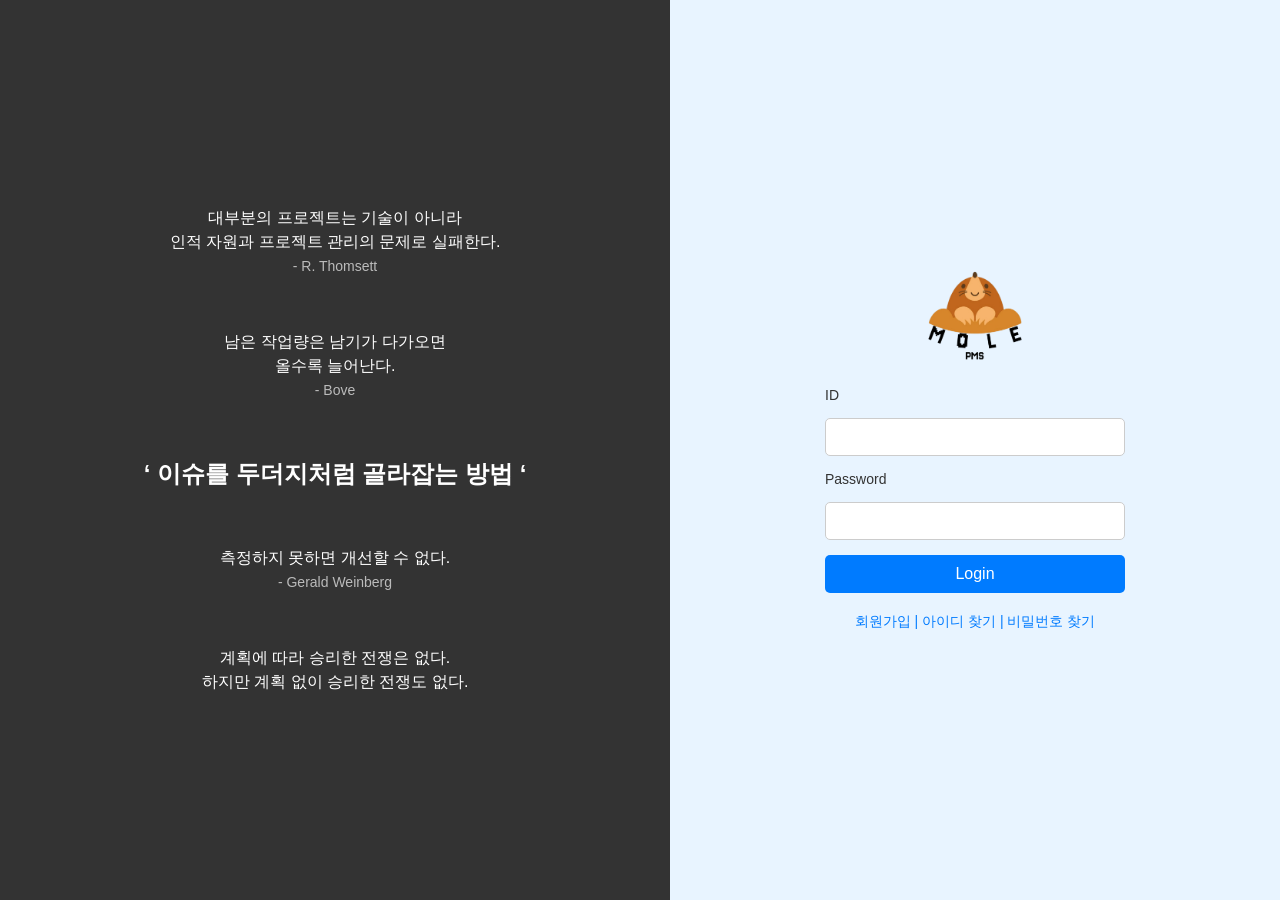
==== MolePMS/src/main/webapp/Index.html @ 0b9dff34 "Initial Commit [Create Project Base]" ====
<!DOCTYPE html>
<html lang="ko">
<head>
    <meta charset="UTF-8">
    <meta name="viewport" content="width=device-width, initial-scale=1.0">
    <title>MOLE PMS</title>
    <link rel="stylesheet" href="css/Index.css">
    <script src="../Javascript/CoreFunction.js"></script>
    <script src="https://code.jquery.com/jquery-3.4.1.js"
	integrity="sha256-WpOohJOqMqqyKL9FccASB9O0KwACQJpFTUBLTYOVvVU="
	crossorigin="anonymous"></script>
</head>
<body>
    <div class="container">
        <div class="quotes">
            <p>대부분의 프로젝트는 기술이 아니라<br>인적 자원과 프로젝트 관리의 문제로 실패한다.<br><span>- R. Thomsett</span></p>
            <p>남은 작업량은 남기가 다가오면<br>올수록 늘어난다.<br><span>- Bove</span></p>
            <h1>‘ 이슈를 두더지처럼 골라잡는 방법 ‘</h1>
            <p>측정하지 못하면 개선할 수 없다.<br><span>- Gerald Weinberg</span></p>
            <p>계획에 따라 승리한 전쟁은 없다.<br>하지만 계획 없이 승리한 전쟁도 없다.</p>
        </div>
        <div class="login-section">
            <div class="logo">
                <img src="public/logo-transparent.png" alt="MOLE PMS Logo">
            </div>
            <form class="login-form">
                <label for="id">ID</label>
                <input type="text" id="id" name="id">
                <label for="password">Password</label>
                <input type="password" id="password" name="password">
                <button type="submit" onclick="login()">Login</button>
            </form>
            <div class="links">
                <a href="#">회원가입</a> | 
                <a href="#">아이디 찾기</a> | 
                <a href="#">비밀번호 찾기</a>
            </div>
        </div>
    </div>
</body>
</html>
---- MolePMS/src/main/webapp/css/Index.css ----
body {
    margin: 0;
    font-family: 'Arial', sans-serif;
    background-color: #f0f8ff;
    color: #333;
}

.container {
    display: flex;
    height: 100vh;
}

.quotes {
    flex: 1;
    background-color: #333;
    color: #fff;
    padding: 50px;
    display: flex;
    flex-direction: column;
    justify-content: center;
    align-items: center;
    text-align: center;
    gap: 20px;
}

.quotes h1 {
    font-size: 24px;
    margin: 20px 0;
}

.quotes p {
    font-size: 16px;
    line-height: 1.5;
}

.quotes span {
    font-size: 14px;
    color: #bbb;
}

.login-section {
    flex: 1;
    background-color: #e8f4ff;
    display: flex;
    flex-direction: column;
    justify-content: center;
    align-items: center;
    padding: 20px;
}

.logo img {
    width: 100px;
    margin-bottom: 20px;
}

.login-form {
    display: flex;
    flex-direction: column;
    gap: 15px;
    width: 80%;
    max-width: 300px;
}

.login-form label {
    font-size: 14px;
    color: #333;
}

.login-form input {
    padding: 10px;
    font-size: 14px;
    border: 1px solid #ccc;
    border-radius: 5px;
}

.login-form button {
    padding: 10px;
    background-color: #007bff;
    color: #fff;
    border: none;
    border-radius: 5px;
    cursor: pointer;
    font-size: 16px;
}

.login-form button:hover {
    background-color: #0056b3;
}

.links {
    margin-top: 20px;
    font-size: 14px;
    color: #007bff;
}

.links a {
    text-decoration: none;
    color: #007bff;
}

.links a:hover {
    text-decoration: underline;
}
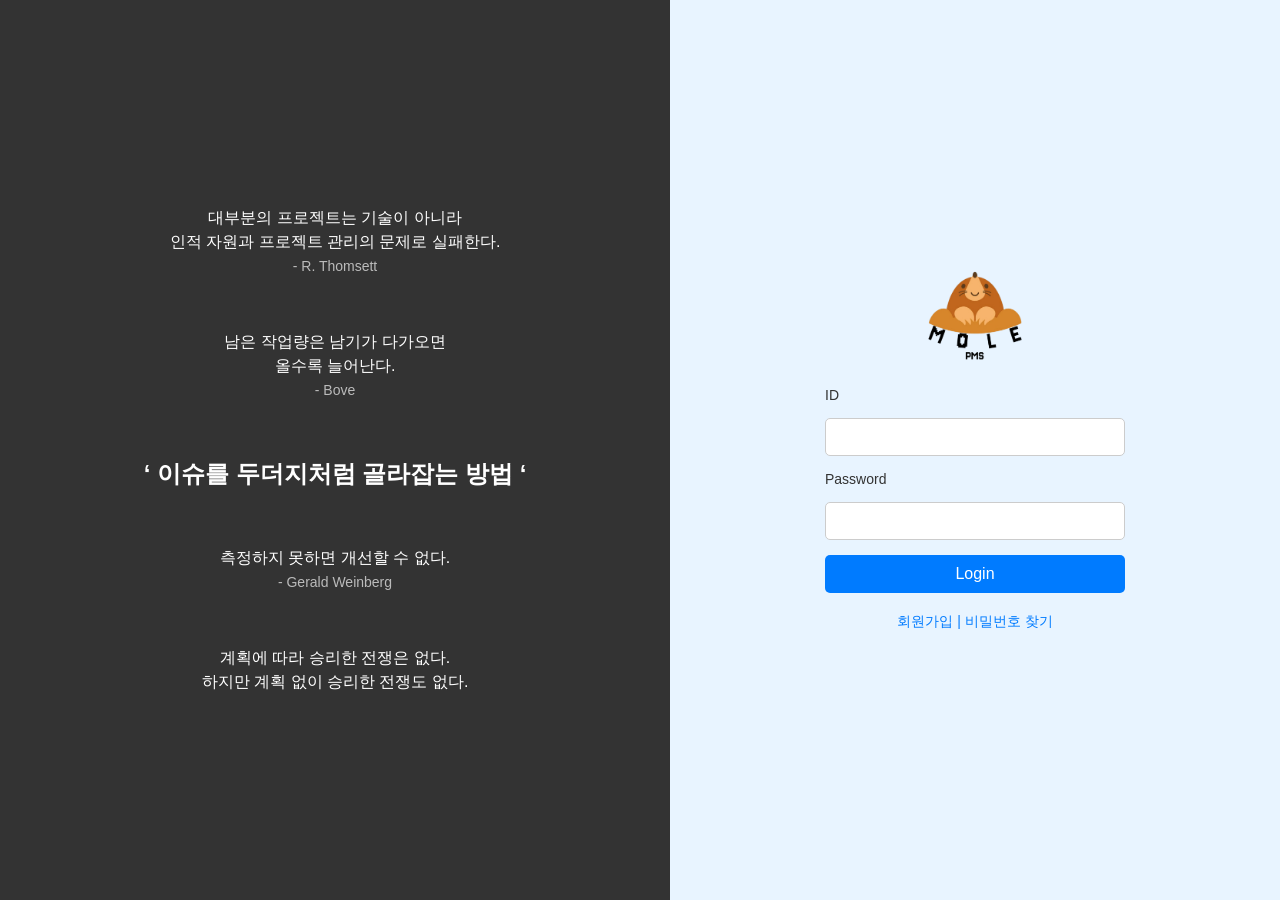
==== commit 497db0a5: "feat: 비밀번호 찾기" ====
--- a/MolePMS/src/main/webapp/Index.html
+++ b/MolePMS/src/main/webapp/Index.html
@@ -1,41 +1,221 @@
 <!DOCTYPE html>
 <html lang="ko">
-<head>
-    <meta charset="UTF-8">
-    <meta name="viewport" content="width=device-width, initial-scale=1.0">
+  <head>
+    <meta charset="UTF-8" />
+    <meta name="viewport" content="width=device-width, initial-scale=1.0" />
     <title>MOLE PMS</title>
-    <link rel="stylesheet" href="css/Index.css">
+
     <script src="../Javascript/CoreFunction.js"></script>
-    <script src="https://code.jquery.com/jquery-3.4.1.js"
-	integrity="sha256-WpOohJOqMqqyKL9FccASB9O0KwACQJpFTUBLTYOVvVU="
-	crossorigin="anonymous"></script>
-</head>
-<body>
+    <script
+      src="https://code.jquery.com/jquery-3.4.1.js"
+      integrity="sha256-WpOohJOqMqqyKL9FccASB9O0KwACQJpFTUBLTYOVvVU="
+      crossorigin="anonymous"
+    ></script>
+
+    <link rel="stylesheet" href="css/Index.css" />
+    <link rel="stylesheet" href="css/pop-up.css" />
+  </head>
+  <body>
     <div class="container">
-        <div class="quotes">
-            <p>대부분의 프로젝트는 기술이 아니라<br>인적 자원과 프로젝트 관리의 문제로 실패한다.<br><span>- R. Thomsett</span></p>
-            <p>남은 작업량은 남기가 다가오면<br>올수록 늘어난다.<br><span>- Bove</span></p>
-            <h1>‘ 이슈를 두더지처럼 골라잡는 방법 ‘</h1>
-            <p>측정하지 못하면 개선할 수 없다.<br><span>- Gerald Weinberg</span></p>
-            <p>계획에 따라 승리한 전쟁은 없다.<br>하지만 계획 없이 승리한 전쟁도 없다.</p>
+      <div class="quotes">
+        <p>
+          대부분의 프로젝트는 기술이 아니라<br />인적 자원과 프로젝트 관리의
+          문제로 실패한다.<br /><span>- R. Thomsett</span>
+        </p>
+        <p>
+          남은 작업량은 남기가 다가오면<br />올수록 늘어난다.<br /><span
+            >- Bove</span
+          >
+        </p>
+        <h1>‘ 이슈를 두더지처럼 골라잡는 방법 ‘</h1>
+        <p>
+          측정하지 못하면 개선할 수 없다.<br /><span>- Gerald Weinberg</span>
+        </p>
+        <p>
+          계획에 따라 승리한 전쟁은 없다.<br />하지만 계획 없이 승리한 전쟁도
+          없다.
+        </p>
+      </div>
+      <div class="login-section">
+        <div class="logo">
+          <img src="public/logo-transparent.png" alt="MOLE PMS Logo" />
         </div>
-        <div class="login-section">
-            <div class="logo">
-                <img src="public/logo-transparent.png" alt="MOLE PMS Logo">
-            </div>
-            <form class="login-form">
-                <label for="id">ID</label>
-                <input type="text" id="id" name="id">
-                <label for="password">Password</label>
-                <input type="password" id="password" name="password">
-                <button type="submit" onclick="login()">Login</button>
-            </form>
-            <div class="links">
-                <a href="#">회원가입</a> | 
-                <a href="#">아이디 찾기</a> | 
-                <a href="#">비밀번호 찾기</a>
-            </div>
+        <form class="login-form">
+          <label for="id">ID</label>
+          <input type="text" id="id" name="id" />
+          <label for="password">Password</label>
+          <input type="password" id="password" name="password" />
+          <button type="submit" onclick="login(event)">Login</button>
+        </form>
+        <div class="links">
+          <a href="#" onclick="openPopupSignup()">회원가입</a> |
+          <a href="#" onclick="openPopupPW()">비밀번호 찾기</a>
         </div>
+      </div>
     </div>
-</body>
+    <div id="popup-signup" class="popup-overlay">
+      <div class="popup-content">
+        <span class="close-btn" onclick="closePopupSignup()">&times;</span>
+        <h2>회원가입</h2>
+        <form>
+          <input type="text" id="signup-name" placeholder="이름" />
+          <input type="email" id="signup-id" placeholder="이메일" />
+          <input type="password" id="signup-ps" placeholder="비밀번호" />
+          <input type="password" id="signup-ps2" placeholder="비밀번호 확인" />
+          <input type="submit" value="회원 가입" onclick="signup(event)" />
+        </form>
+      </div>
+    </div>
+    <div id="popup-PW" class="popup-overlay">
+      <div class="popup-content">
+        <span class="close-btn" onclick="closePopupSignup()">&times;</span>
+        <h2>비밀번호 찾기</h2>
+        <form>
+          <input type="text" id="search-name" placeholder="이름" />
+          <input type="email" id="search-id" placeholder="이메일" />
+          <input type="submit" value="비밀번호 찾기" onclick="signup()" />
+        </form>
+      </div>
+    </div>
+  </body>
 </html>
+
+<script>
+  function openPopupSignup() {
+    var popup = document.getElementById("popup-signup");
+    popup.style.visibility = "visible";
+    popup.style.opacity = "1";
+  }
+
+  function closePopupSignup() {
+    var popup = document.getElementById("popup-signup");
+    popup.style.visibility = "hidden";
+    popup.style.opacity = "0";
+  }
+
+  function openPopupPW() {
+    var popup = document.getElementById("popup-PW");
+    popup.style.visibility = "visible";
+    popup.style.opacity = "1";
+  }
+
+  function closePopupPW() {
+    var popup = document.getElementById("popup-PW");
+    popup.style.visibility = "hidden";
+    popup.style.opacity = "0";
+  }
+
+  function login(event) {
+    event.preventDefault();
+    var id = $("#id").val().trim();
+    if (id == "") {
+      alert("아이디를 입력해 주세요.");
+      $("#id").focus();
+      return;
+    }
+    var ps = $("#ps").val().trim();
+    if (ps == "") {
+      alert("패스워드를 입력해 주세요.");
+      $("#ps").focus();
+      return;
+    }
+
+    var url = "jsp/Login.jsp?id=" + id + "&ps=" + ps;
+    AJAX.call(url, null, function (data) {
+      var code = data.trim();
+      if (code == "NE") {
+        alert("아이디가존재하지않습니다.");
+      } else if (code == "PE") {
+        alert("패스워드가일치하지않습니다.");
+      } else {
+        window.location.href = "MainPage.html";
+      }
+    });
+    return false;
+  }
+
+  function signup(event) {
+    event.preventDefault();
+    var id = $("#signup-id").val().trim();
+    if (id == "") {
+      alert("아이디를 입력해 주세요.");
+      $("#id").focus();
+      return;
+    }
+
+    var ps = $("#signup-ps").val().trim();
+    if (ps == "") {
+      alert("패스워드를 입력해 주세요.");
+      $("#ps").focus();
+      return;
+    }
+
+    var ps2 = $("#signup-ps2").val().trim();
+    if (ps != ps2) {
+      alert("입력된 두 개의 패스워드가 일치하지 않습니다.");
+      $("#ps2").focus();
+      return;
+    }
+
+    var name = $("#signup-name").val().trim();
+    if (name == "") {
+      alert("이름을 입력해 주세요.");
+      $("#name").focus();
+      return;
+    }
+
+    var usrobj = { id: id, password: ps, name: name, ts: getToday() };
+    var params = { id: id, jsonstr: JSON.stringify(usrobj) };
+
+    var url = "jsp/signup.jsp";
+    AJAX.call(url, params, function (data) {
+      var code = data.trim();
+      if (code == "EX") {
+        alert("이미 가입한 회원입니다.");
+      } else if (code == "ER") {
+        alert("회원가입 처리중 에러가 발생하였습니다.");
+      } else {
+        alert("회원 가입이 완료되었습니다.");
+        window.location.href = "main.html";
+      }
+    });
+    return false;
+  }
+
+  function PWsearch(event) {
+    event.preventDefault();
+    var name = $("search-name").val().trim();
+    if (name == "") {
+      alert("이름을 입력해 주세요.");
+      $("#search-name").focus();
+      return;
+    }
+
+    var id = $("search-id").val().trim();
+    if (id == "") {
+      alert("이메일을 입력해 주세요.");
+      $("#search-id").focus();
+      return;
+    }
+
+    var url = "jsp/PWsearch.jsp?name=" + name + "&id=" + id;
+    AJAX.call(url, null, function (data) {
+      var code = data.trim();
+      if (code == "NE") {
+        alert("아이디가존재하지않습니다.");
+      } else {
+        window.location.href = "index.html";
+      }
+    });
+    return false;
+  }
+
+  function getToday() {
+    var date = new Date();
+    var year = date.getFullYear();
+    var month = ("0" + (1 + date.getMonth())).slice(-2);
+    var day = ("0" + date.getDate()).slice(-2);
+
+    return year + "-" + month + "-" + day;
+  }
+</script>
--- a/MolePMS/src/main/webapp/css/pop-up.css
+++ b/MolePMS/src/main/webapp/css/pop-up.css
@@ -0,0 +1,57 @@
+.popup-overlay {
+    position: fixed;
+    top: 0;
+    left: 0;
+    width: 100%;
+    height: 100%;
+    background-color: rgba(0, 0, 0, 0.5);
+    display: flex;
+    justify-content: center;
+    align-items: center;
+    visibility: hidden;
+    opacity: 0;
+    transition: visibility 0s, opacity 0.3s ease;
+}
+.popup-content {
+    width: 400px;
+    padding: 20px;
+    background-color: #fff;
+    border-radius: 5px;
+    box-shadow: 0 0 10px rgba(0, 0, 0, 0.3);
+}
+.popup-content h2 {
+    text-align: center;
+    margin-top: 0;
+}
+.popup-content form {
+    display: flex;
+    flex-direction: column;
+}
+.popup-content input[type="text"],
+.popup-content input[type="password"],
+.popup-content input[type="email"],
+.popup-content select {
+    margin-bottom: 10px;
+    padding: 8px;
+    border-radius: 3px;
+    border: 1px solid #ccc;
+}
+.popup-content input[type="submit"] {
+    padding: 8px 12px;
+    border: none;
+    border-radius: 3px;
+    background-color: #3f51b5;
+    color: #fff;
+    cursor: pointer;
+}
+.popup-content input[type="submit"]:hover {
+    background-color: #303f9f;
+}
+.popup-content .close-btn {
+    padding: 8px 12px;
+    border: none;
+    border-radius: 3px;
+    background-color: #3f51b5;
+    color: #fff;
+    cursor: pointer;
+}
